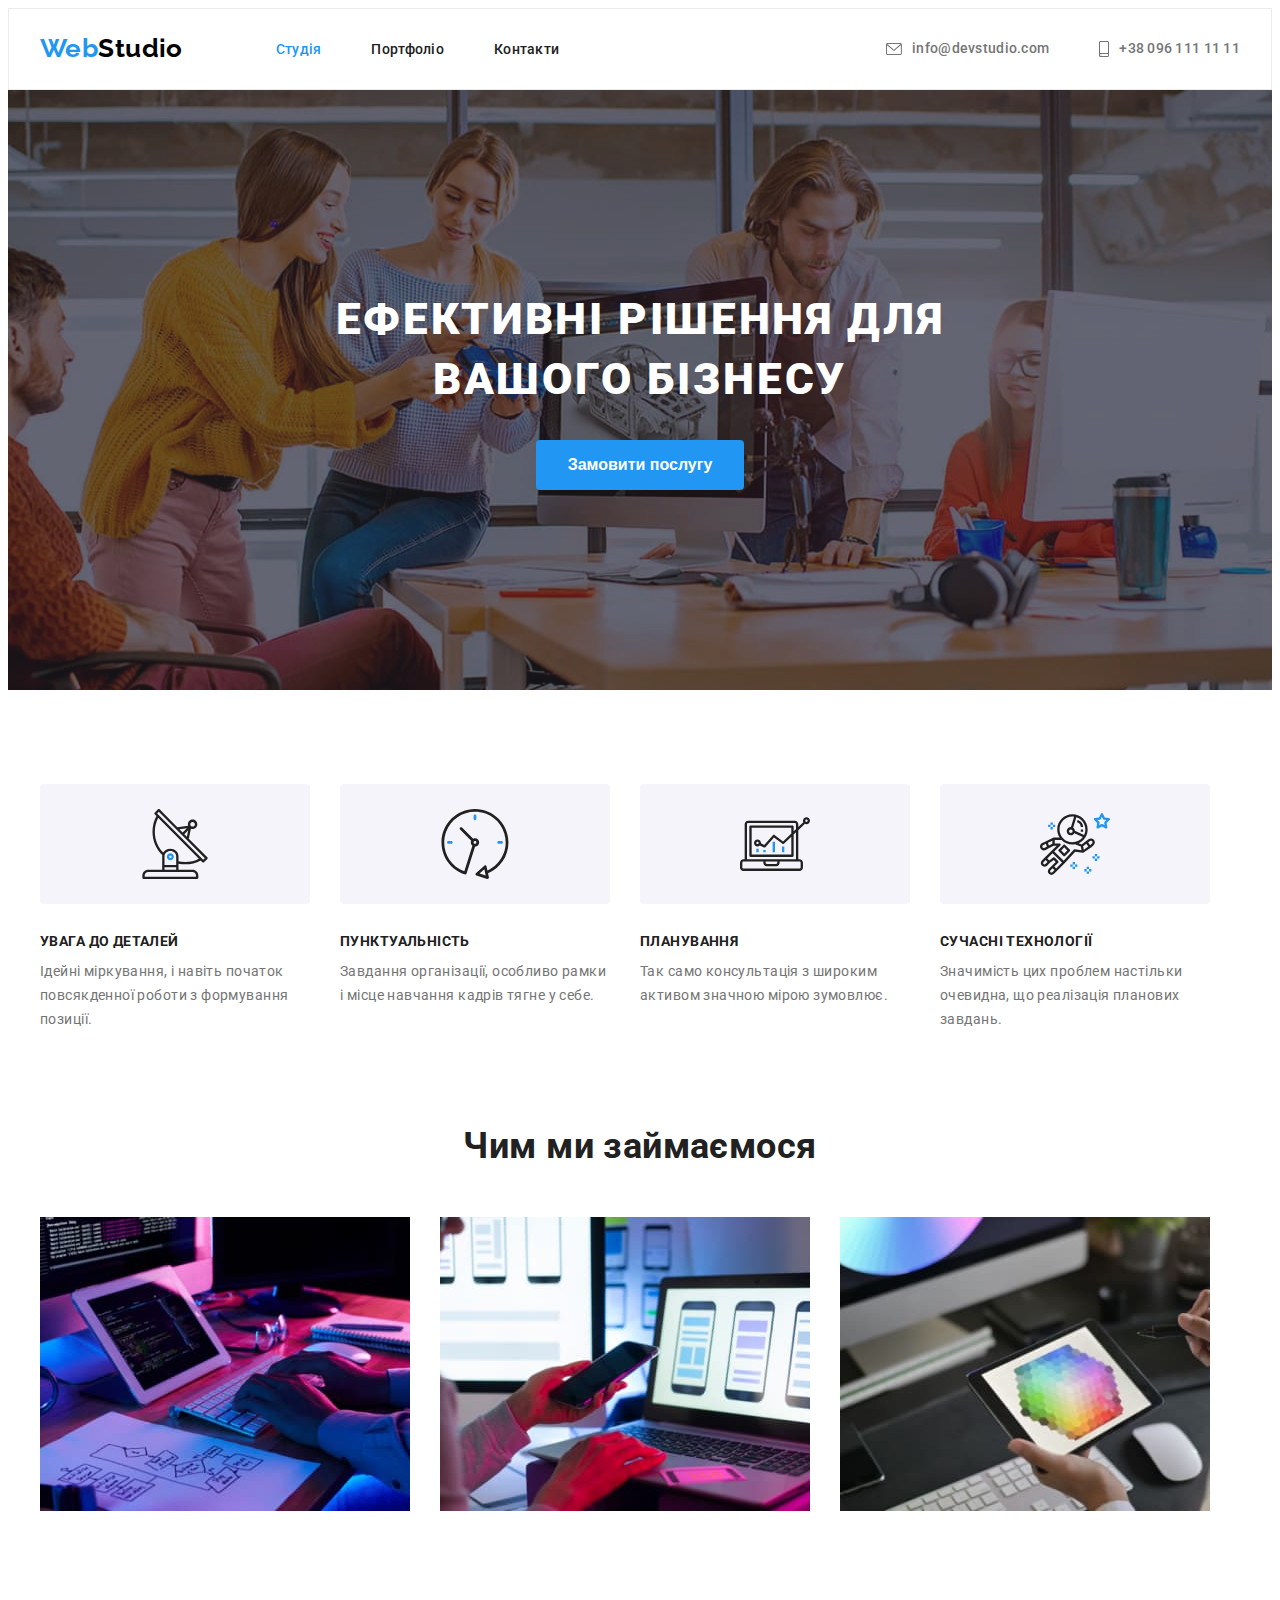
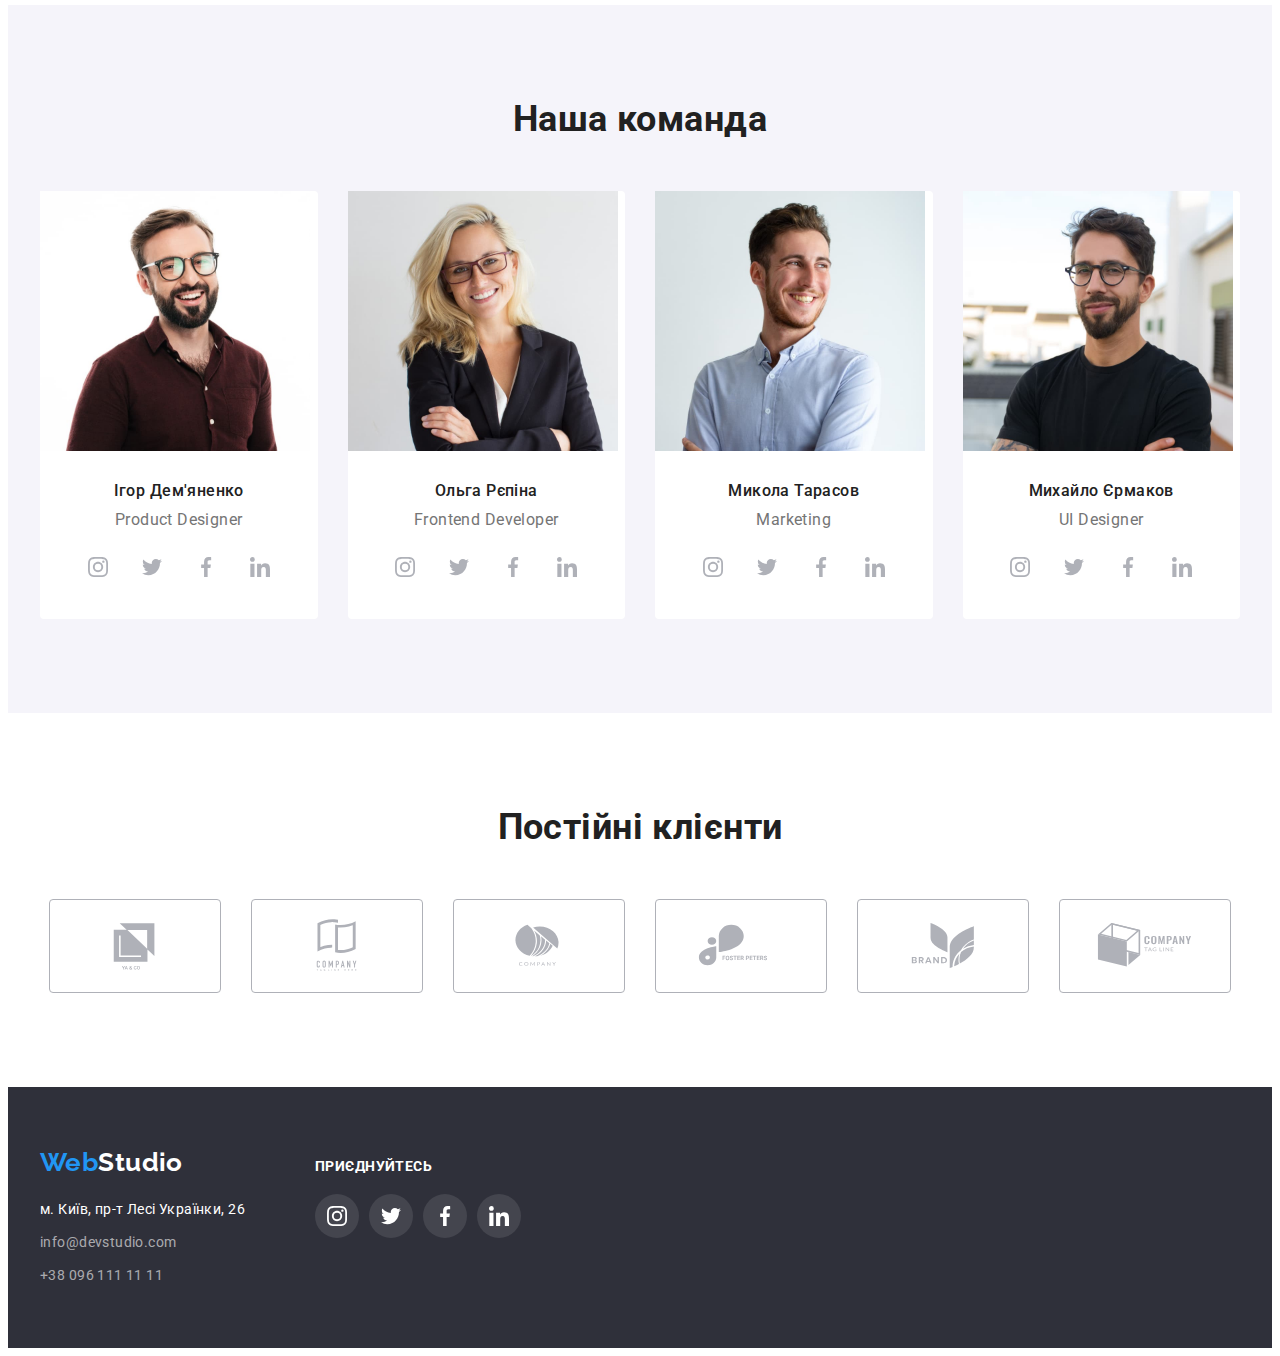
==== index.html @ 92469491 "create-hm-04" ====
<!DOCTYPE html>
<html lang="uk">
  <head>
    <meta charset="UTF-8" />
    <meta http-equiv="X-UA-Compatible" content="IE=edge" />
    <meta name="viewport" content="width=device-width, initial-scale=1.0" />
    <title>GoIt-markup-hw-03</title>
    <link rel="preconnect" href="https://fonts.googleapis.com" />
    <link rel="preconnect" href="https://fonts.gstatic.com" crossorigin />
    <link
      href="https://fonts.googleapis.com/css2?family=Raleway:wght@700&family=Roboto:wght@400;500;700;900&display=swap"
      rel="stylesheet"
    />
    <link
      rel="stylesheet"
      href="https://cdnjs.cloudflare.com/ajax/libs/modern-normalize/1.1.0/modern-normalize.min.css"
      integrity="sha512-wpPYUAdjBVSE4KJnH1VR1HeZfpl1ub8YT/NKx4PuQ5NmX2tKuGu6U/JRp5y+Y8XG2tV+wKQpNHVUX03MfMFn9Q=="
      crossorigin="anonymous"
      referrerpolicy="no-referrer"
    />
    <link rel="stylesheet" href="./css/styles.css" />
  </head>
  <body>
    <header class="header">
      <div class="container header-container">
        <nav class="header-nav">
          <a href="./index.html" class="logo"><span>Web</span>Studio</a>
          <ul class="header-list list">
            <li>
              <a class="header-link link current" href="./index.html">Студія</a>
            </li>
            <li>
              <a class="header-link link" href="./portfolio.html">Портфоліо</a>
            </li>
            <li><a class="header-link link" href="">Контакти</a></li>
          </ul>
        </nav>
        <ul class="header-contacts-list list">
          <li class="header-contacts-item">
            <a class="header-contacts-link link" href="mailto:info@devstudio.com"
              ><svg class="header-icon" width="16" height="12">
                <use href="./images/icons.svg#icon-envelope"></use></svg
              >info@devstudio.com</a
            >
          </li>
          <li class="header-contacts-item">
            <a class="header-contacts-link link" href="tel:+380961111111">
              <svg class="header-icon" width="10" height="16">
                <use href="./images/icons.svg#icon-smartphone"></use>
              </svg>
              +38 096 111 11 11</a
            >
          </li>
        </ul>
      </div>
    </header>
    <main>
      <section class="hero section">
        <div class="container">
          <h1 class="hero-titel">Ефективні рішення для вашого бізнесу</h1>
          <button class="hero-button button" type="button">Замовити послугу</button>
        </div>
      </section>
      <section class="benefits section">
        <div class="container">
          <h2 class="benefits-titel visually-hidden">Наші переваги</h2>
          <ul class="list benefits-list">
            <li class="benefits-item">
              <div class="benefits-area-icon">
                <svg width="70" height="70">
                  <use href="./images/icons.svg#icon-group-antena"></use>
                </svg>
              </div>
              <h3 class="benefits-list-titel">УВАГА ДО ДЕТАЛЕЙ</h3>
              <p class="benefits-list-text">
                Ідейні міркування, і навіть початок повсякденної роботи з формування позиції.
              </p>
            </li>
            <li class="benefits-item">
              <div class="benefits-area-icon">
                <svg width="70" height="70">
                  <use href="./images/icons.svg#icon-clock-1"></use>
                </svg>
              </div>
              <h3 class="benefits-list-titel">ПУНКТУАЛЬНІСТЬ</h3>
              <p class="benefits-list-text">
                Завдання організації, особливо рамки і місце навчання кадрів тягне у себе.
              </p>
            </li>
            <li class="benefits-item">
              <div class="benefits-area-icon">
                <svg width="70" height="70">
                  <use href="./images/icons.svg#icon-diagram-1"></use>
                </svg>
              </div>
              <h3 class="benefits-list-titel">ПЛАНУВАННЯ</h3>
              <p class="benefits-list-text">
                Так само консультація з широким активом значною мірою зумовлює.
              </p>
            </li>
            <li class="benefits-item">
              <div class="benefits-area-icon">
                <svg width="70" height="70">
                  <use href="./images/icons.svg#icon-astronaut-1"></use>
                </svg>
              </div>
              <h3 class="benefits-list-titel">СУЧАСНІ ТЕХНОЛОГІЇ</h3>
              <p class="benefits-list-text">
                Значимість цих проблем настільки очевидна, що реалізація планових завдань.
              </p>
            </li>
          </ul>
        </div>
      </section>
      <section class="work section">
        <div class="container">
          <h2 class="section-title">Чим ми займаємося</h2>
          <ul class="list work-list">
            <li class="work-list-item">
              <img
                src="./images/sbox1.jpg"
                width="370"
                height="294"
                alt="Зображення роботи за клавіатурою"
              />
            </li>
            <li class="work-list-item">
              <img src="./images/sbox2.jpg" width="370" height="294" alt="Телефон в куках" />
            </li>
            <li class="work-list-item">
              <img
                src="./images/sbox3.jpg"
                width="370"
                height="294"
                alt="Планшет в руках та стілус"
              />
            </li>
          </ul>
        </div>
      </section>
      <section class="team section">
        <div class="container">
          <h2 class="section-title">Наша команда</h2>
          <ul class="list team-list">
            <li class="team-list-card">
              <img
                class="team-img"
                src="./images/sdemyanenko.jpg"
                width="270"
                height="260"
                alt="Ігор Дем'яненко"
              />
              <h3 class="team-list-titel">Ігор Дем'яненко</h3>
              <p class="team-list-text">Product Designer</p>
              <ul class="team-social-list list">
                <li class="team-social-item">
                  <a href="" class="team-social-link">
                    <svg class="team-social-icon" width="20" height="20">
                      <use href="./images/icons.svg#icon-instagram"></use>
                    </svg>
                  </a>
                </li>
                <li class="team-social-item">
                  <a href="" class="team-social-link">
                    <svg class="team-social-icon" width="20" height="20">
                      <use href="./images/icons.svg#icon-twitter"></use>
                    </svg>
                  </a>
                </li>
                <li class="team-social-item">
                  <a href="" class="team-social-link">
                    <svg class="team-social-icon" width="20" height="20">
                      <use href="./images/icons.svg#icon-facebook"></use>
                    </svg>
                  </a>
                </li>
                <li class="team-social-item">
                  <a href="" class="team-social-link">
                    <svg class="team-social-icon" width="20" height="20">
                      <use href="./images/icons.svg#icon-linkedin"></use>
                    </svg>
                  </a>
                </li>
              </ul>
            </li>
            <li class="team-list-card">
              <img
                class="team-img"
                src="./images/srepina.jpg"
                width="270"
                height="260"
                alt="Ольга Рєпіна"
              />
              <h3 class="team-list-titel">Ольга Рєпіна</h3>
              <p class="team-list-text">Frontend Developer</p>
              <ul class="team-social-list list">
                <li class="team-social-item">
                  <a href="" class="team-social-link">
                    <svg class="team-social-icon" width="20" height="20">
                      <use href="./images/icons.svg#icon-instagram"></use>
                    </svg>
                  </a>
                </li>
                <li class="team-social-item">
                  <a href="" class="team-social-link">
                    <svg class="team-social-icon" width="20" height="20">
                      <use href="./images/icons.svg#icon-twitter"></use>
                    </svg>
                  </a>
                </li>
                <li class="team-social-item">
                  <a href="" class="team-social-link">
                    <svg class="team-social-icon" width="20" height="20">
                      <use href="./images/icons.svg#icon-facebook"></use>
                    </svg>
                  </a>
                </li>
                <li class="team-social-item">
                  <a href="" class="team-social-link">
                    <svg class="team-social-icon" width="20" height="20">
                      <use href="./images/icons.svg#icon-linkedin"></use>
                    </svg>
                  </a>
                </li>
              </ul>
            </li>
            <li class="team-list-card">
              <img
                class="team-img"
                src="./images/starasov.jpg"
                width="270"
                height="260"
                alt="Микола Тарасов"
              />
              <h3 class="team-list-titel">Микола Тарасов</h3>
              <p class="team-list-text">Marketing</p>
              <ul class="team-social-list list">
                <li class="team-social-item">
                  <a href="" class="team-social-link">
                    <svg class="team-social-icon" width="20" height="20">
                      <use href="./images/icons.svg#icon-instagram"></use>
                    </svg>
                  </a>
                </li>
                <li class="team-social-item">
                  <a href="" class="team-social-link">
                    <svg class="team-social-icon" width="20" height="20">
                      <use href="./images/icons.svg#icon-twitter"></use>
                    </svg>
                  </a>
                </li>
                <li class="team-social-item">
                  <a href="" class="team-social-link">
                    <svg class="team-social-icon" width="20" height="20">
                      <use href="./images/icons.svg#icon-facebook"></use>
                    </svg>
                  </a>
                </li>
                <li class="team-social-item">
                  <a href="" class="team-social-link">
                    <svg class="team-social-icon" width="20" height="20">
                      <use href="./images/icons.svg#icon-linkedin"></use>
                    </svg>
                  </a>
                </li>
              </ul>
            </li>
            <li class="team-list-card">
              <img
                class="team-img"
                src="./images/syermakov.jpg"
                width="270"
                height="260"
                alt="Михайло Єрмаков"
              />
              <h3 class="team-list-titel">Михайло Єрмаков</h3>
              <p class="team-list-text">UI Designer</p>
              <ul class="team-social-list list">
                <li class="team-social-item">
                  <a href="" class="team-social-link">
                    <svg class="team-social-icon" width="20" height="20">
                      <use href="./images/icons.svg#icon-instagram"></use>
                    </svg>
                  </a>
                </li>
                <li class="team-social-item">
                  <a href="" class="team-social-link">
                    <svg class="team-social-icon" width="20" height="20">
                      <use href="./images/icons.svg#icon-twitter"></use>
                    </svg>
                  </a>
                </li>
                <li class="team-social-item">
                  <a href="" class="team-social-link">
                    <svg class="team-social-icon" width="20" height="20">
                      <use href="./images/icons.svg#icon-facebook"></use>
                    </svg>
                  </a>
                </li>
                <li class="team-social-item">
                  <a href="" class="team-social-link">
                    <svg class="team-social-icon" width="20" height="20">
                      <use href="./images/icons.svg#icon-linkedin"></use>
                    </svg>
                  </a>
                </li>
              </ul>
            </li>
          </ul>
        </div>
      </section>
      <section class="regular-customers section">
        <div class="container">
          <h2 class="section-title">Постійні клієнти</h2>
          <ul class="regular-customers-list list">
            <li class="regular-customers-item">
              <a href="" class="regular-customer-link">
                <svg class="regular-icon" width="106" height="60">
                  <use href="./images/icons.svg#icon-logo-yaco"></use>
                </svg>
              </a>
            </li>
            <li class="regular-customers-item">
              <a href="" class="regular-customer-link">
                <svg class="regular-icon" width="106" height="60">
                  <use href="./images/icons.svg#icon-logo-tag-line-here"></use>
                </svg>
              </a>
            </li>
            <li class="regular-customers-item">
              <a href="" class="regular-customer-link">
                <svg class="regular-icon" width="106" height="60">
                  <use href="./images/icons.svg#icon-logo-company"></use>
                </svg>
              </a>
            </li>
            <li class="regular-customers-item">
              <a href="" class="regular-customer-link">
                <svg class="regular-icon" width="106" height="60">
                  <use href="./images/icons.svg#icon-logo-forest-peters"></use>
                </svg>
              </a>
            </li>
            <li class="regular-customers-item">
              <a href="" class="regular-customer-link">
                <svg class="regular-icon" width="106" height="60">
                  <use href="./images/icons.svg#icon-logo-brand"></use>
                </svg>
              </a>
            </li>
            <li class="regular-customers-item">
              <a href="" class="regular-customer-link">
                <svg class="regular-icon" width="106" height="60">
                  <use href="./images/icons.svg#icon-logo-tag-line"></use>
                </svg>
              </a>
            </li>
          </ul>
        </div>
      </section>
    </main>
    <footer class="footer">
      <div class="container footer-container">
        <div class="footer-adress">
          <a href="./index.html" class="logo logo-footer"><span>Web</span>Studio</a>
          <address class="address">
            <ul class="list footer-list">
              <li>
                <a
                  class="link footer-address"
                  href="https://goo.gl/maps/CPtrU1FHBa2aNyZL9"
                  target="_blank"
                  rel="noopener noreferrer nofollow"
                >
                  м. Київ, пр-т Лесі Українки, 26
                </a>
              </li>
              <li>
                <a class="link footer-link" href="mailto:info@devstudio.com">info@devstudio.com</a>
              </li>
              <li><a class="link footer-link" href="tel:+380961111111">+38 096 111 11 11</a></li>
            </ul>
          </address>
        </div>
        <div class="footer-soc">
          <h3 class="footer-soc-title">приєднуйтесь</h3>
          <ul class="footer-social-list list">
            <li class="footer-social-item">
              <a href="" class="footer-social-link">
                <svg class="footer-social-icon" width="20" height="20">
                  <use href="./images/icons.svg#icon-instagram"></use>
                </svg>
              </a>
            </li>
            <li class="footer-social-item">
              <a href="" class="footer-social-link">
                <svg class="footer-social-icon" width="20" height="20">
                  <use href="./images/icons.svg#icon-twitter"></use>
                </svg>
              </a>
            </li>
            <li class="footer-social-item">
              <a href="" class="footer-social-link">
                <svg class="footer-social-icon" width="20" height="20">
                  <use href="./images/icons.svg#icon-facebook"></use>
                </svg>
              </a>
            </li>
            <li class="footer-social-item">
              <a href="" class="footer-social-link">
                <svg class="footer-social-icon" width="20" height="20">
                  <use href="./images/icons.svg#icon-linkedin"></use>
                </svg>
              </a>
            </li>
          </ul>
        </div>
      </div>
    </footer>
  </body>
</html>
---- css/styles.css ----
:root {
  --primery-white-color: #ffffff;
  --hover-logo-color: #2196f3;
  --grey-primery-color: #757575;
  --black-primery-color: #212121;
}
/* reset */
p,
h2,
h3,
h4,
h5,
h6 {
  margin: 0;
}
ul,
ol {
  margin: 0;
  padding-left: 0;
}
button {
  cursor: pointer;
}
address {
  font-style: normal;
  margin-top: 20px;
}
img {
  display: block;
  max-width: 100%;
  height: auto;
}

body {
  background-color: var(--primery-white-color);
  color: var(--black-primery-color);
  font-family: Roboto, sans-serif;
  letter-spacing: 0.03em;
  font-size: 14px;
}

.visually-hidden {
  position: absolute;
  white-space: nowrap;
  width: 1px;
  height: 1px;
  overflow: hidden;
  border: 0;
  padding: 0;
  clip: rect(0 0 0 0);
  clip-path: inset(50%);
  margin: -1px;
}

.list {
  list-style: none;
}

.link {
  text-decoration: none;
}

/* logo */
.logo {
  font-family: Raleway, sans-serif;
  font-weight: 700;
  font-size: 26px;
  line-height: 1.2;
  color: #000000;
  text-decoration: none;
}
.logo span {
  color: var(--hover-logo-color);
}

.logo-footer {
  font-family: 'Raleway';
  font-weight: 700;
  font-size: 26px;
  line-height: 1.19;
  color: var(--primery-white-color);
}
/* box */

.container {
  width: 1200px;
  padding-right: 15px;
  padding-left: 15px;
  margin: 0 auto;
}

.section-title {
  font-size: 36px;
  line-height: 1.16;
  text-align: center;

  margin-bottom: 50px;
}

/* header */
.header {
  border: 1px solid #ececec;
}

.header-nav .header-link.current {
  color: var(--hover-logo-color);
}

.header-link {
  font-weight: 500;
  line-height: 1.14;
  letter-spacing: 0.02em;
  color: var(--black-primery-color);
}

.header-link:hover,
.header-link:focus {
  font-weight: 500;
  line-height: 1.14;
  letter-spacing: 0.02em;
  color: var(--hover-logo-color);
}

.header-contacts-link {
  display: flex;
  align-items: center;
  font-weight: 500;
  line-height: 1.14;
  letter-spacing: 0.02em;
  color: var(--grey-primery-color);
  gap: 10px;
}

.header-contacts-link:hover,
.header-contacts-link:focus {
  font-style: normal;
  font-weight: 500;
  line-height: 1.14;
  letter-spacing: 0.02em;
  color: var(--hover-logo-color);
}
/* main */
.hero {
  max-width: 1600px;
  margin-left: auto;
  margin-right: auto;

  background-image: url('../images/Img-overlay.svg'), url('../images/hero-bg.jpg');
  background-color: #c4c4c4;
  background-size: cover;
  background-repeat: no-repeat;
  background-position: center;
}

.hero-titel {
  font-weight: 900;
  font-size: 44px;
  line-height: 1.36;
  letter-spacing: 0.06em;
  text-transform: uppercase;
  color: var(--primery-white-color);
}

.hero-button {
  font-weight: 700;
  font-size: 16px;
  line-height: 1.88;
  color: var(--primery-white-color);
  background-color: var(--hover-logo-color);
}

.benefits-list-titel {
  font-size: 14px;
  line-height: 1.14;
  text-transform: uppercase;
}
.benefits-list-text {
  line-height: 1.71;
  color: var(--grey-primery-color);
}

.team {
  background-color: #f5f4fa;
}

.team-list-card {
  background-color: var(--primery-white-color);
}

.team-list-titel {
  font-weight: 500;
  font-size: 16px;
  line-height: 1.19;
}
.team-list-text {
  font-size: 16px;
  line-height: 19px;
  color: var(--grey-primery-color);
}

.footer {
  background: #2f303a;
}

.footer-address {
  font-style: normal;
  line-height: 1.71;
  color: var(--primery-white-color);
}

.footer-link {
  font-style: normal;
  line-height: 1.71;
  color: rgba(255, 255, 255, 0.6);
}

.footer-link:hover,
.footer-link:focus {
  font-style: normal;
  line-height: 1.71;
  color: var(--hover-logo-color);
}

/* Portfolio */
.portfolio-button {
  font-family: 'Roboto';
  font-style: normal;
  font-weight: 500;
  font-size: 16px;
  line-height: 1.62;
  text-align: center;
  letter-spacing: 0.03em;
  cursor: pointer;
  border-radius: 4px;
  border: none;
  padding: 6px 22px;
}

.portfolio-button:hover,
.portfolio-button:focus {
  font-family: 'Roboto';
  font-style: normal;
  font-weight: 500;
  font-size: 16px;
  line-height: 1.62;
  text-align: center;
  letter-spacing: 0.03em;
  color: var(--primery-white-color);
  background-color: var(--hover-logo-color);
  box-shadow: 0px 3px 1px rgba(0, 0, 0, 0.1), 0px 1px 2px rgba(0, 0, 0, 0.08),
    0px 2px 2px rgba(0, 0, 0, 0.12);
}

.portfolio-after-list-titel {
  font-size: 18px;
  line-height: 2;
  letter-spacing: 0.06em;
  color: var(--black-primery-color);
}

.portfolio-after-list-text {
  font-size: 16px;
  line-height: 1.88;
  color: var(--grey-primery-color);
}
/* hw-03 */
.section {
  padding-top: 94px;
  padding-bottom: 94px;
}

.header-container {
  display: flex;
}

.header-nav {
  display: flex;
  margin-right: auto;
}
.header-list {
  display: flex;
}
.header-contacts-list {
  display: flex;
}

.header-nav > .logo {
  padding-top: 24px;
  padding-bottom: 25px;
  margin-right: 93px;
}
.header-list {
  gap: 50px;
  align-items: center;
}

.header-contacts-list {
  align-items: center;
  gap: 50px;
}

.header-icon {
  fill: currentColor;
}

.hero {
  padding-top: 200px;
  padding-bottom: 200px;
  /* margin-bottom: 94px; */
}
.hero-titel {
  width: 696px;
  text-align: center;
  margin: 0 auto;
  margin-bottom: 30px;
}

.hero-button {
  display: block;
  margin-right: auto;
  margin-left: auto;
  border: none;
  border-radius: 4px;
  padding: 10px 32px;
}

.benefits-list {
  display: flex;
  gap: 30px;
}

.benefits-item {
  width: 270px;
}

.benefits-area-icon {
  display: flex;
  width: 270px;
  height: 120px;
  border-radius: 4px;
  margin-bottom: 30px;
  background-color: #f5f4fa;
  justify-content: center;
  align-items: center;
}

.benefits-list-titel {
  margin-bottom: 10px;
}

.work {
  padding-top: 0;
}

.work-list {
  display: flex;
  gap: 30px;
}

.work-list-item {
  width: calc(100%-60px) / 3;
}

.team-titel {
  margin-bottom: 50px;
  text-align: center;
}

.team-list {
  display: flex;
  gap: 30px;
}
.team-list-card {
  width: calc((100% - 90px) / 4);
  padding-bottom: 30px;
  border-radius: 4px;
}

.team-img {
  margin-bottom: 30px;
}

.team-list-titel {
  text-align: center;
  margin-bottom: 10px;
}

.team-list-text {
  text-align: center;
  margin-bottom: 16px;
}

.team-social-list {
  display: flex;
  gap: 10px;
  justify-content: center;
}

.team-social-link {
  width: 44px;
  height: 44px;
  border-radius: 50%;
  display: flex;
  justify-content: center;
  align-items: center;
  fill: #afb1b8;
}

.team-social-link:hover,
.team-social-link:focus {
  background-color: var(--hover-logo-color);
  fill: var(--primery-white-color);
}

.regular-customers {
  max-width: 1600px;

  background-color: var(--primery-white-color);
  margin-right: auto;
  margin-left: auto;
}

.regular-customers-list {
  display: flex;
  gap: 30px;
  justify-content: center;
}

.regular-customer-link {
  display: flex;
  justify-content: center;
  align-items: center;
  color: #afb1b8;
  fill: #afb1b8;
  border: 1px solid #afb1b8;
  border-radius: 4px;
  width: 170px;
  height: 92px;
}

.regular-customer-link:hover,
.regular-customer-link:focus {
  border: 1px solid var(--hover-logo-color);
  fill: var(--hover-logo-color);
}

.footer-list > li:not(:last-child) {
  margin-bottom: 9px;
}

.footer {
  padding-top: 60px;
  padding-bottom: 60px;
  max-width: 1600px;
  margin: 0 auto;
  background: #2f303a;
}

.footer-container {
  display: flex;
  align-items: baseline;
}

.footer-adress {
  margin-right: 70px;
}

.footer-soc-title {
  font-size: 14px;
  line-height: 16px;
  letter-spacing: 0.03em;
  text-transform: uppercase;
  color: var(--primery-white-color);

  margin-bottom: 20px;
}

.footer-social-list {
  display: flex;
  gap: 10px;
  justify-content: center;
}

.footer-social-link {
  width: 44px;
  height: 44px;
  border-radius: 50%;

  display: flex;
  justify-content: center;
  align-items: center;

  fill: var(--primery-white-color);
  background-color: rgba(255, 255, 255, 0.1);
}

.footer-social-link:hover,
.footer-social-link:focus {
  background-color: var(--hover-logo-color);
  fill: var(--primery-white-color);
}

/* portfolio */
.portfolio-pre-list {
  display: flex;
  gap: 8px;
  justify-content: center;
  margin-bottom: 50px;
}

.porfolio-after-link:hover,
.porfolio-after-link:focus {
  display: block;

  box-shadow: 0px 1px 1px rgba(0, 0, 0, 0.12), 0px 4px 4px rgba(0, 0, 0, 0.06),
    1px 4px 6px rgba(0, 0, 0, 0.16);
}

.portfolio-afret-list {
  display: flex;
  flex-wrap: wrap;
  row-gap: 30px;
  column-gap: 30px;
}

.portfolio-after-list-titel {
  margin-bottom: 4px;
}

.portfolio-list-box {
  padding: 20px 24px;
  border: 1px solid #eeeeee;
}
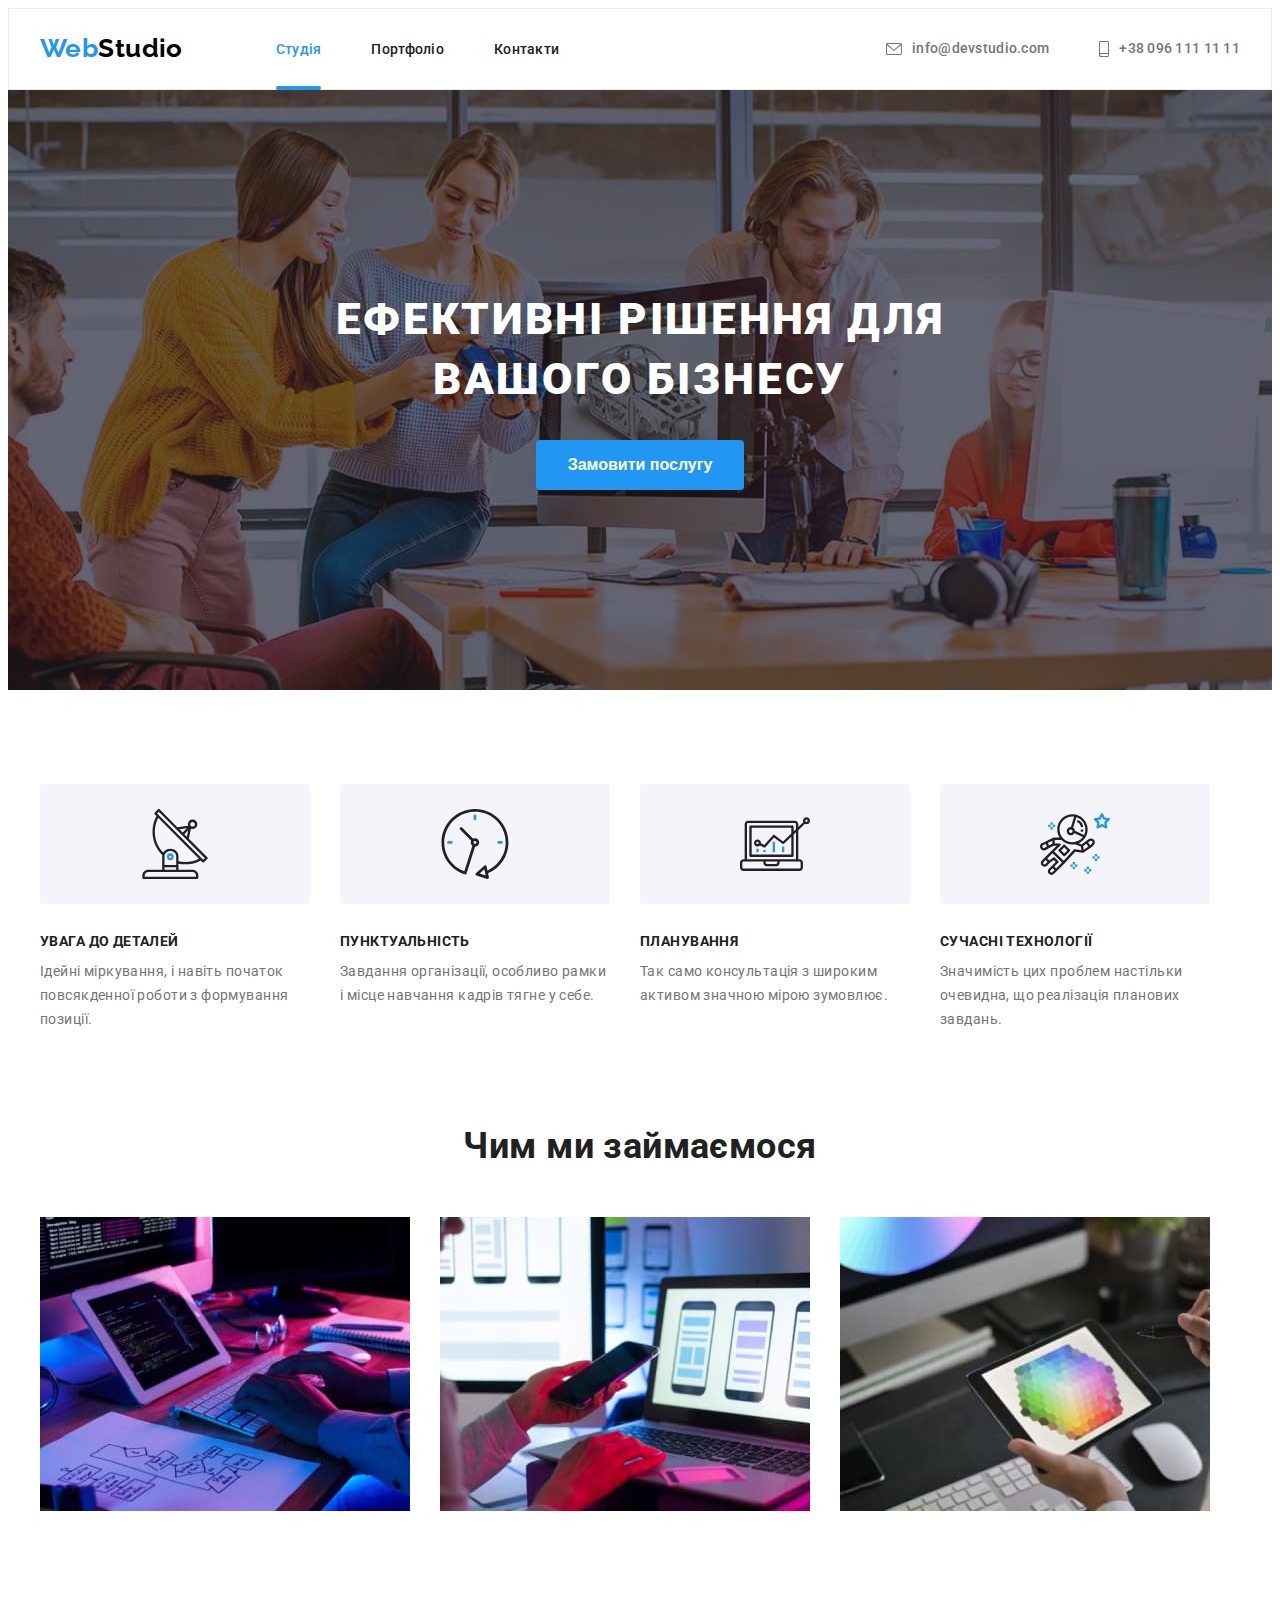
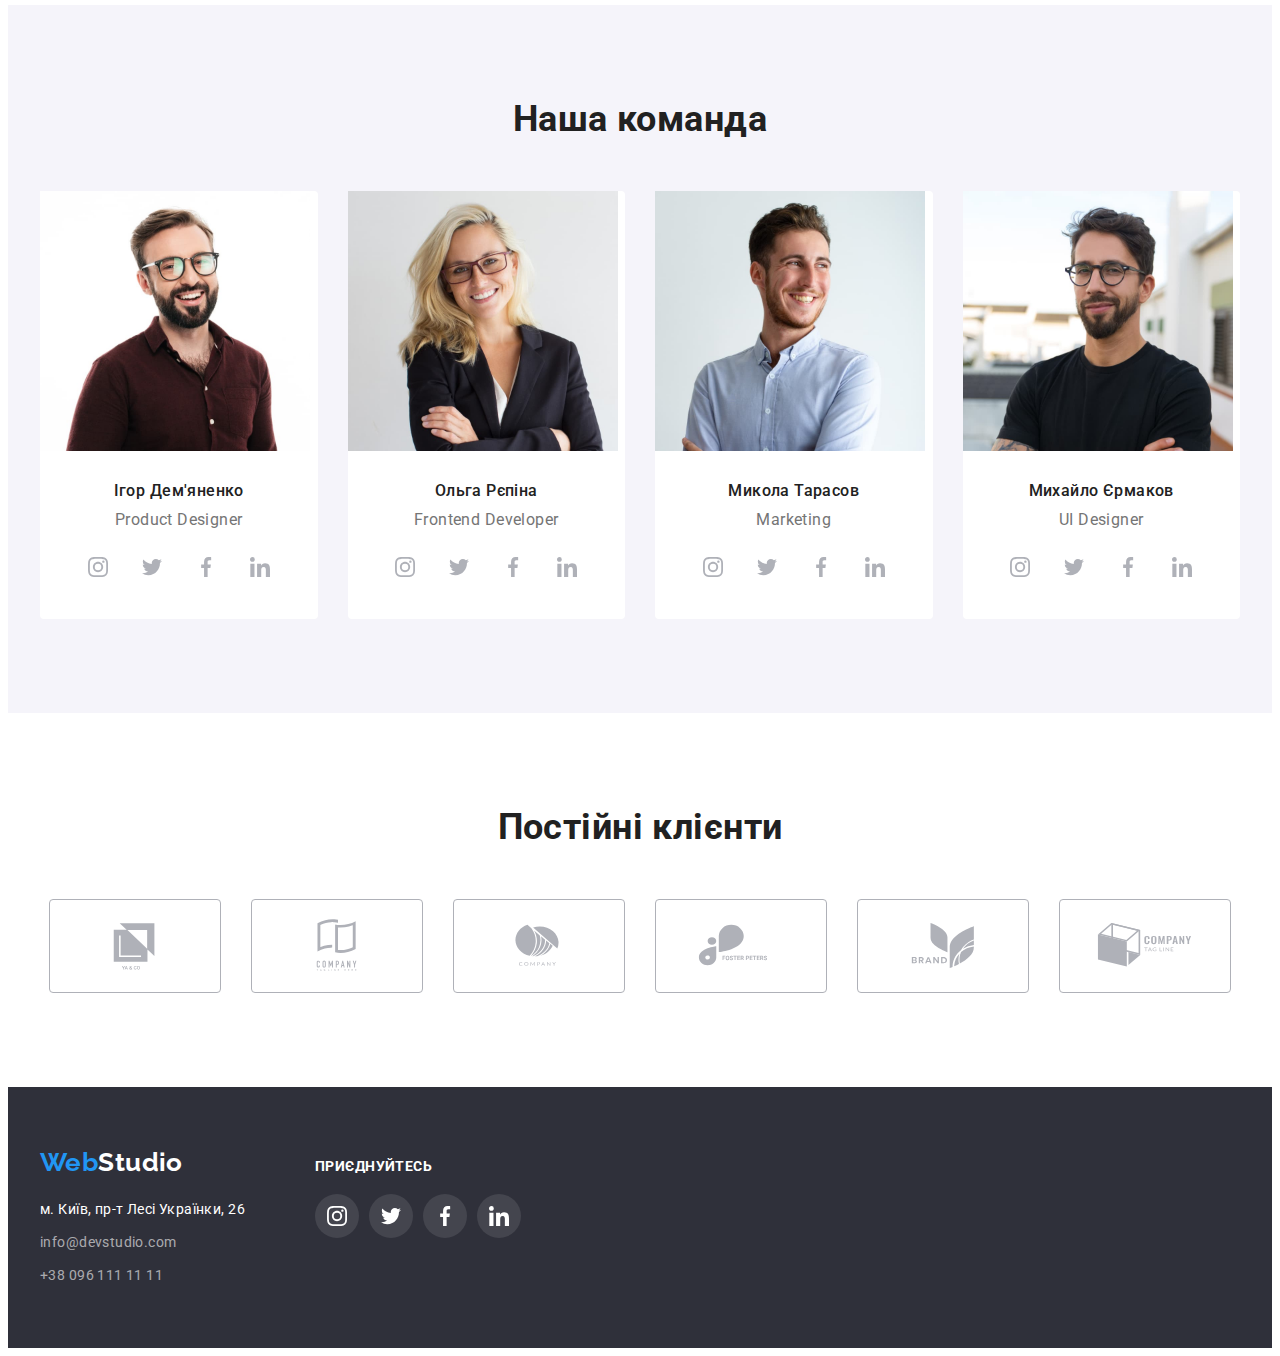
==== commit 5c636e21: "update" ====
--- a/index.html
+++ b/index.html
@@ -4,7 +4,7 @@
     <meta charset="UTF-8" />
     <meta http-equiv="X-UA-Compatible" content="IE=edge" />
     <meta name="viewport" content="width=device-width, initial-scale=1.0" />
-    <title>GoIt-markup-hw-03</title>
+    <title>WebStudio</title>
     <link rel="preconnect" href="https://fonts.googleapis.com" />
     <link rel="preconnect" href="https://fonts.gstatic.com" crossorigin />
     <link
@@ -26,13 +26,13 @@
         <nav class="header-nav">
           <a href="./index.html" class="logo"><span>Web</span>Studio</a>
           <ul class="header-list list">
-            <li>
+            <li class="header-nav-item">
               <a class="header-link link current" href="./index.html">Студія</a>
             </li>
-            <li>
+            <li class="header-nav-item">
               <a class="header-link link" href="./portfolio.html">Портфоліо</a>
             </li>
-            <li><a class="header-link link" href="">Контакти</a></li>
+            <li class="header-nav-item"><a class="header-link link" href="">Контакти</a></li>
           </ul>
         </nav>
         <ul class="header-contacts-list list">
--- a/css/styles.css
+++ b/css/styles.css
@@ -102,15 +102,34 @@
   border: 1px solid #ececec;
 }
 
-.header-nav .header-link.current {
-  color: var(--hover-logo-color);
-}
+/* .header-nav-item {
+} */
 
 .header-link {
   font-weight: 500;
   line-height: 1.14;
   letter-spacing: 0.02em;
   color: var(--black-primery-color);
+
+  position: relative;
+}
+
+.header-nav .header-link.current {
+  color: var(--hover-logo-color);
+}
+
+.header-nav .header-link.current::after {
+  content: '';
+  width: 100%;
+  height: 4px;
+
+  background: var(--hover-logo-color);
+  border-radius: 2px;
+
+  position: absolute;
+
+  right: 0px;
+  bottom: -33px;
 }
 
 .header-link:hover,
@@ -279,6 +298,8 @@
 }
 .header-list {
   display: flex;
+  gap: 50px;
+  align-items: center;
 }
 .header-contacts-list {
   display: flex;
@@ -288,10 +309,6 @@
   padding-top: 24px;
   padding-bottom: 25px;
   margin-right: 93px;
-}
-.header-list {
-  gap: 50px;
-  align-items: center;
 }
 
 .header-contacts-list {
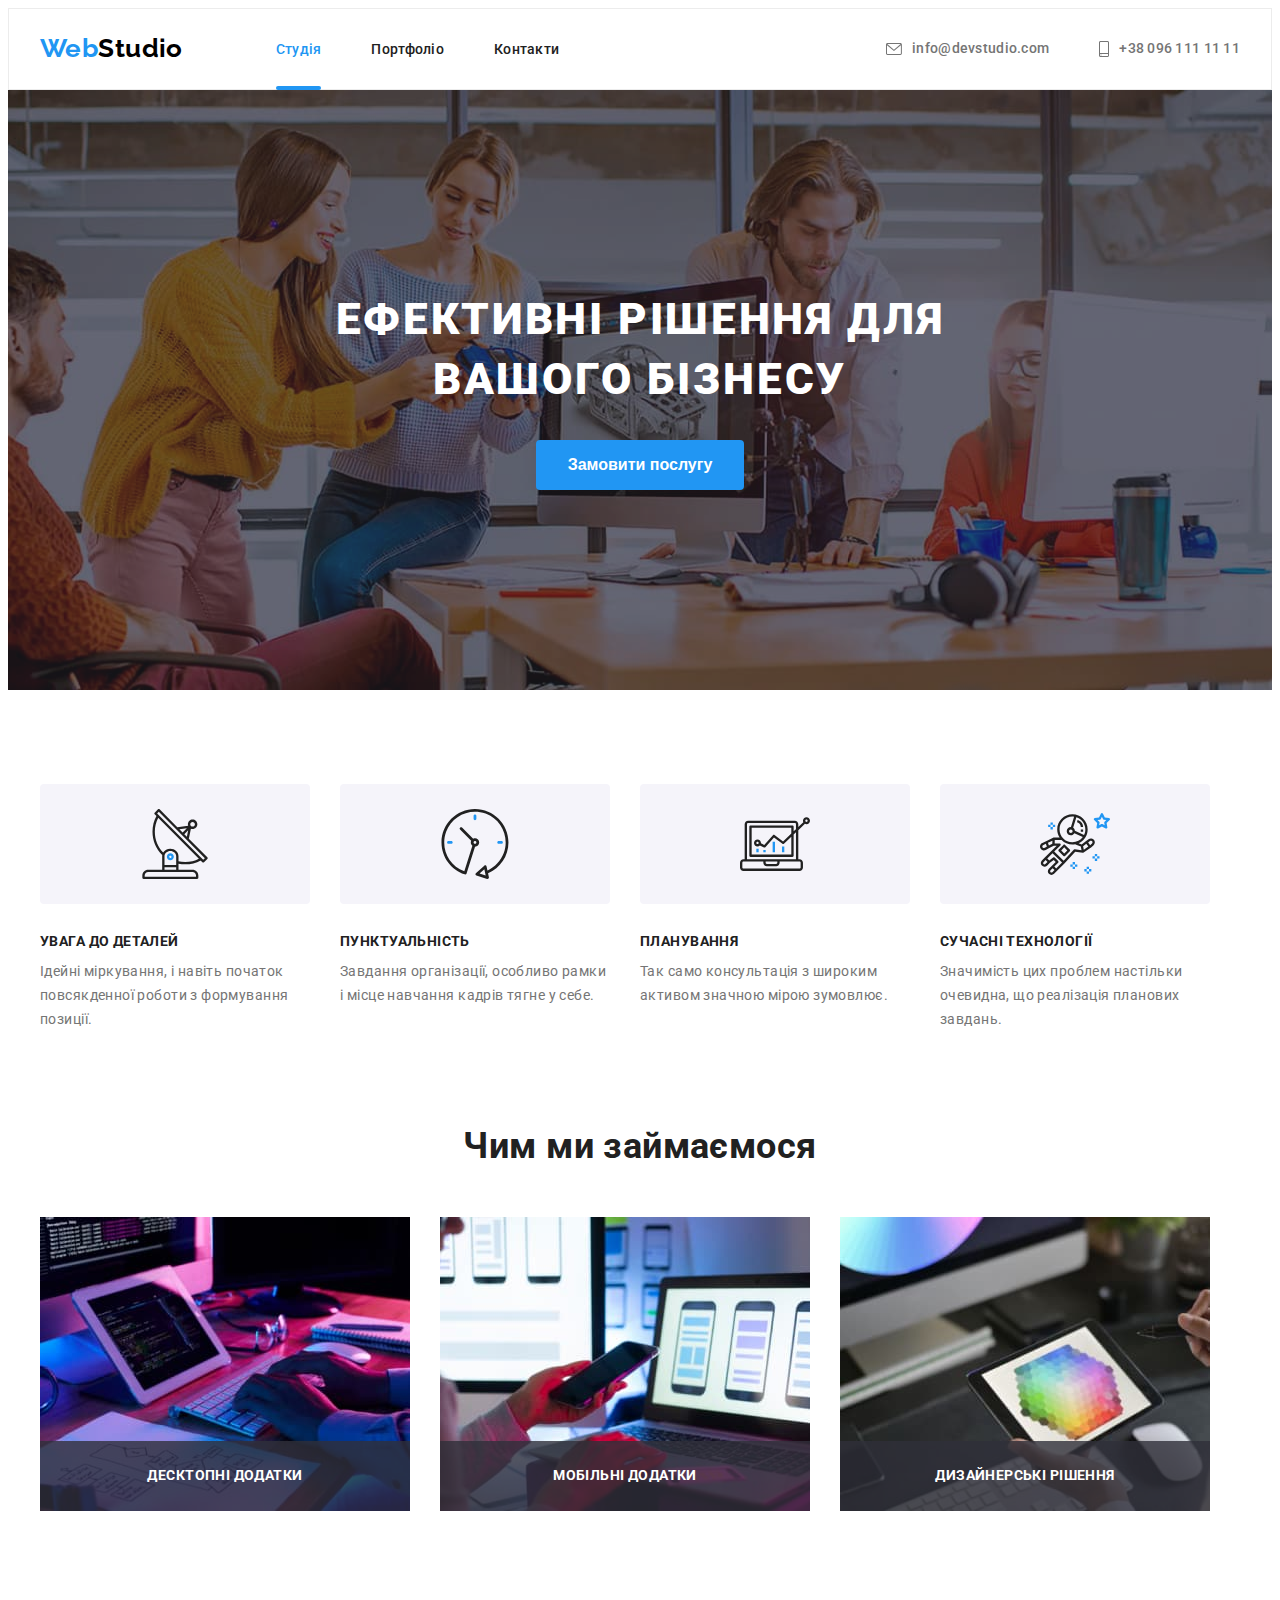
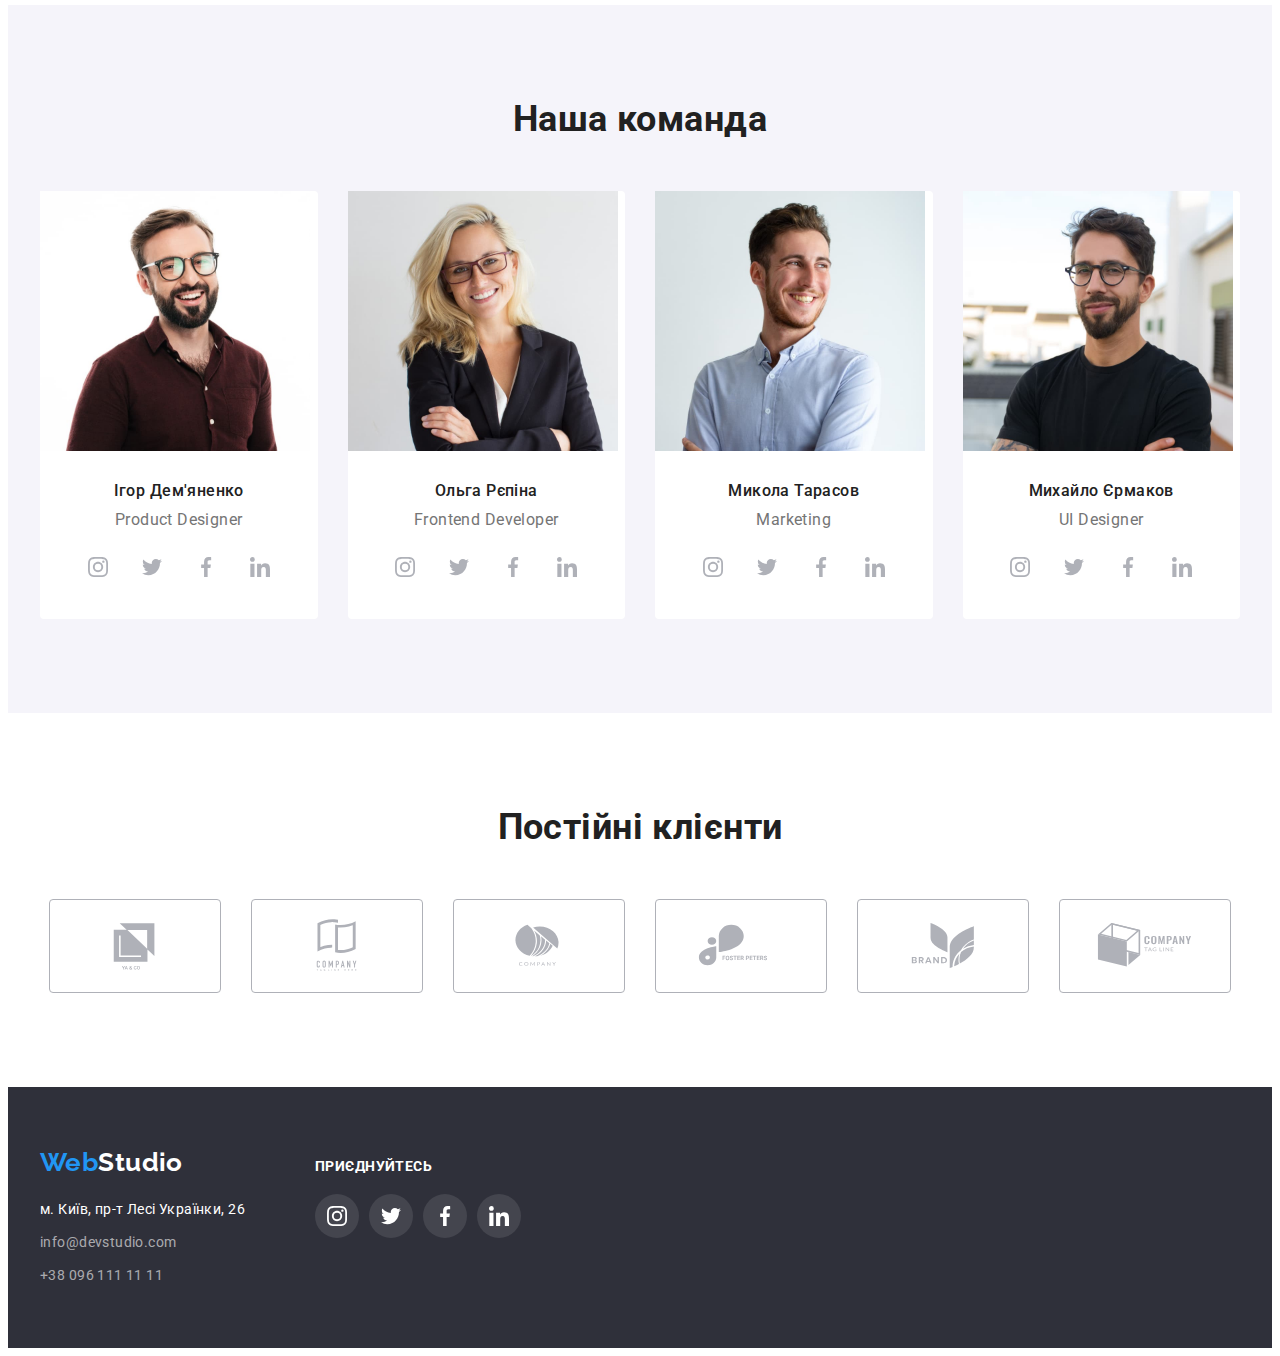
==== commit 516d8c4e: "update" ====
--- a/index.html
+++ b/index.html
@@ -58,7 +58,7 @@
       <section class="hero section">
         <div class="container">
           <h1 class="hero-titel">Ефективні рішення для вашого бізнесу</h1>
-          <button class="hero-button button" type="button">Замовити послугу</button>
+          <button class="hero-button button" type="button" data-modal-open>Замовити послугу</button>
         </div>
       </section>
       <section class="benefits section">
@@ -117,6 +117,7 @@
           <h2 class="section-title">Чим ми займаємося</h2>
           <ul class="list work-list">
             <li class="work-list-item">
+              <p class="work-list-label">ДЕСКТОПНІ ДОДАТКИ</p>
               <img
                 src="./images/sbox1.jpg"
                 width="370"
@@ -125,9 +126,11 @@
               />
             </li>
             <li class="work-list-item">
+              <p class="work-list-label">МОБІЛЬНІ ДОДАТКИ</p>
               <img src="./images/sbox2.jpg" width="370" height="294" alt="Телефон в куках" />
             </li>
             <li class="work-list-item">
+              <p class="work-list-label">ДИЗАЙНЕРСЬКІ РІШЕННЯ</p>
               <img
                 src="./images/sbox3.jpg"
                 width="370"
@@ -417,5 +420,15 @@
         </div>
       </div>
     </footer>
+    <div class="backdrop is-hidden" data-modal>
+      <div class="modal">
+        <button type="button" class="modal-close" data-modal-close>
+          <svg class="modal-close-icon" width="18" height="18">
+            <use href="./images/icons.svg#icon-close-modal"></use>
+          </svg>
+        </button>
+      </div>
+    </div>
+    <script src="./js/modal.js"></script>
   </body>
 </html>
--- a/css/styles.css
+++ b/css/styles.css
@@ -376,6 +376,22 @@
 
 .work-list-item {
   width: calc(100%-60px) / 3;
+  position: relative;
+}
+
+.work-list-label {
+  font-weight: 700;
+  line-height: 1.14;
+  color: var(--primery-white-color);
+
+  position: absolute;
+  bottom: 0;
+  width: 370px;
+  height: 70px;
+  display: flex;
+  justify-content: center;
+  align-items: center;
+  background-color: rgba(47, 48, 58, 0.8);
 }
 
 .team-titel {
@@ -540,6 +556,29 @@
   column-gap: 30px;
 }
 
+.portfolio-item-wrap {
+  position: relative;
+  overflow: hidden;
+}
+
+.portfolio-item:hover .portfolio-top-text {
+  transform: translateY(0);
+}
+
+.portfolio-top-text {
+  font-size: 18px;
+  line-height: 1.56;
+  color: var(--primery-white-color);
+  background: rgba(33, 150, 243, 0.9);
+
+  position: absolute;
+  top: 0;
+  padding: 63px 24px;
+  transform: translateY(100%);
+  transition: transform 250ms cubic-bezier(0.4, 0, 0.2, 1);
+  overflow: auto;
+}
+
 .portfolio-after-list-titel {
   margin-bottom: 4px;
 }
@@ -548,3 +587,63 @@
   padding: 20px 24px;
   border: 1px solid #eeeeee;
 }
+
+.backdrop {
+  width: 100%;
+  height: 100%;
+  background-color: rgba(0, 0, 0, 0.2);
+
+  position: fixed;
+  top: 0;
+
+  transition: opacity 250ms cubic-bezier(0.4, 0, 0.2, 1),
+    visibility 250ms cubic-bezier(0.4, 0, 0.2, 1);
+}
+
+.modal {
+  width: 528px;
+  min-height: 581px;
+  background-color: rgba(255, 255, 255, 1);
+  border-radius: 4px;
+
+  box-shadow: 0px 1px 3px rgba(0, 0, 0, 0.12), 0px 1px 1px rgba(0, 0, 0, 0.14),
+    0px 2px 1px rgba(0, 0, 0, 0.2);
+
+  position: absolute;
+  top: 50%;
+  left: 50%;
+  transform: translate(-50%, -50%) scaleY(1);
+  transition: transform 250ms cubic-bezier(0.4, 0, 0.2, 1);
+}
+
+.backdrop.is-hidden .modal {
+  transform: translate(-50%, -50%) scaleY(0);
+}
+
+.modal-close {
+  width: 30px;
+  height: 30px;
+  background-color: transparent;
+  border: 1px solid rgba(0, 0, 0, 0.1);
+  border-radius: 50%;
+
+  position: absolute;
+  right: 8px;
+  top: 8px;
+
+  display: flex;
+  justify-content: center;
+  align-items: center;
+  cursor: pointer;
+}
+
+.modal-close:hover {
+  border: 1px solid var(--hover-logo-color);
+  fill: var(--hover-logo-color);
+}
+
+.backdrop.is-hidden {
+  opacity: 0;
+  visibility: hidden;
+  pointer-events: none;
+}
